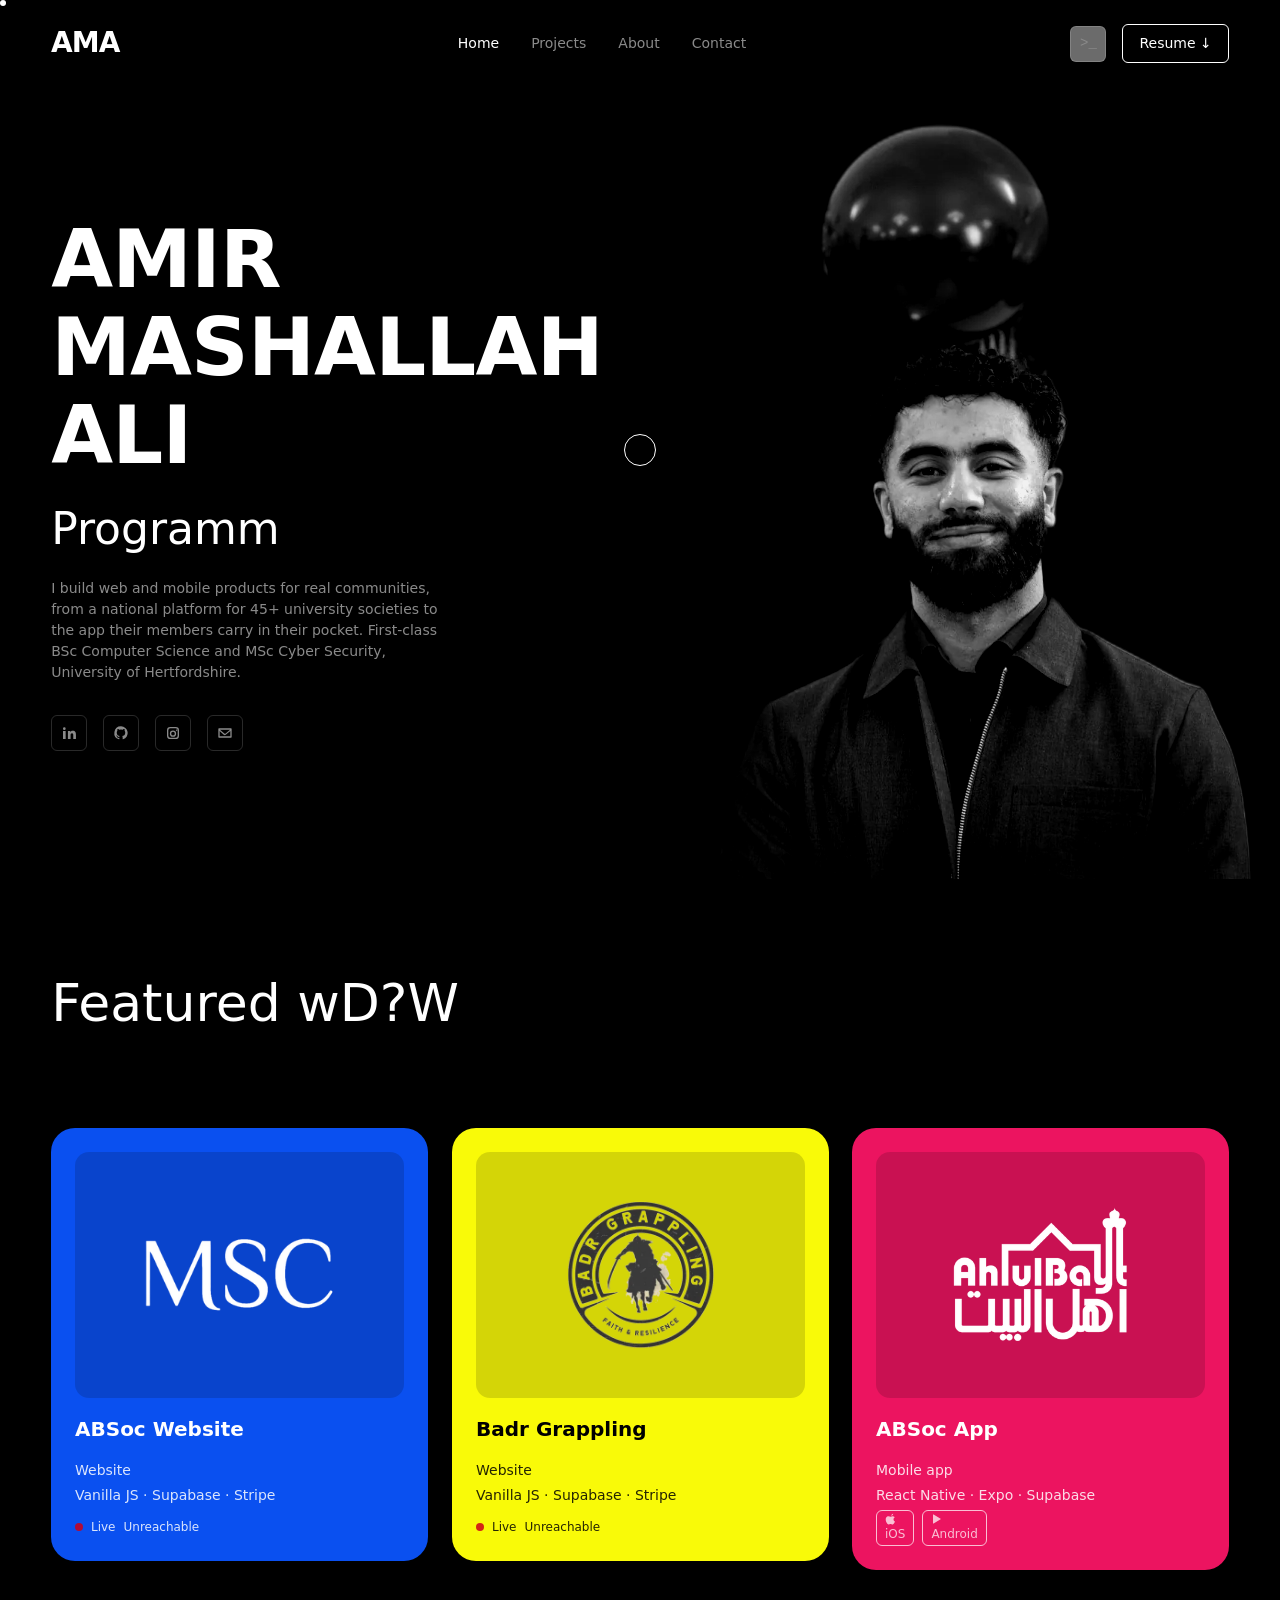
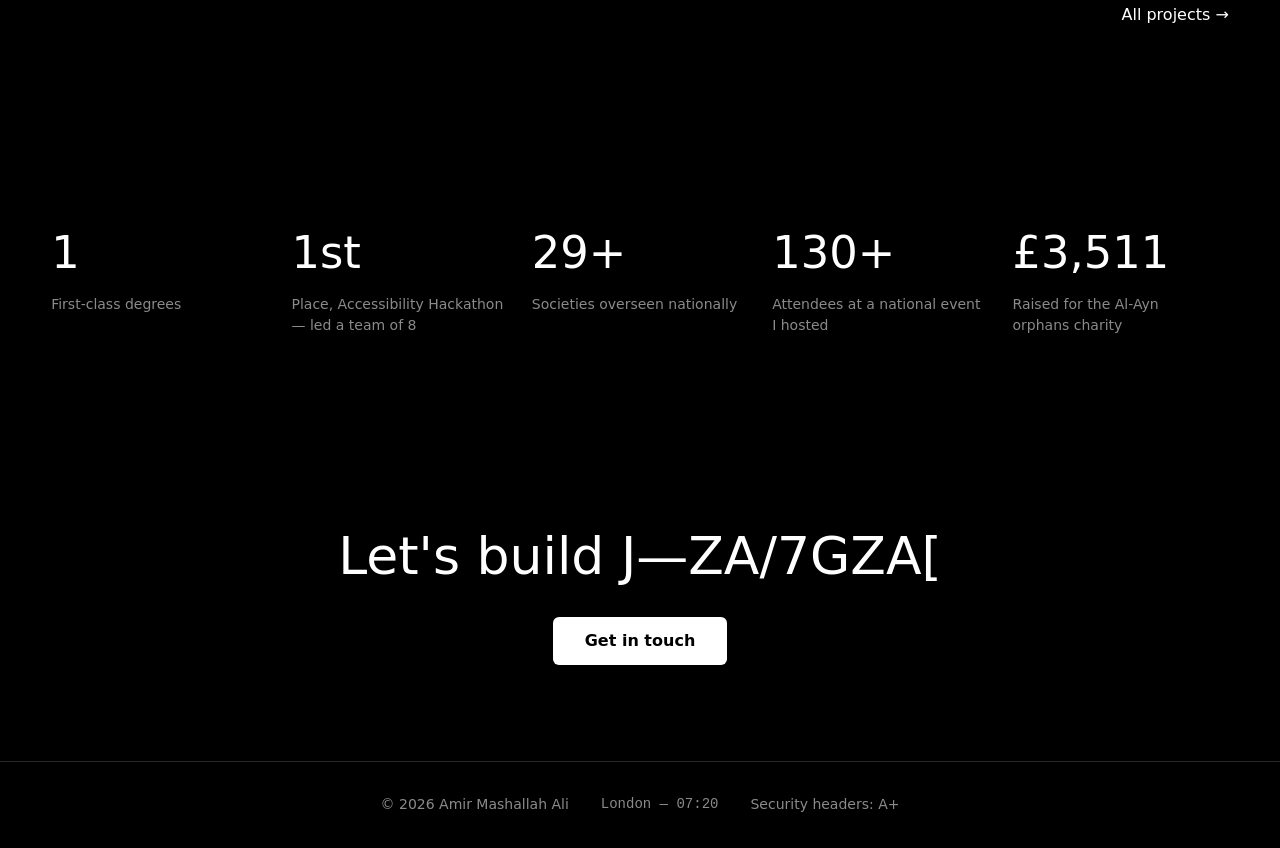
==== index.html @ c6a234c2 "Initial portfolio site Four-page static site (Home, Projects, About, Contact) built with vanilla HTM" ====
<!doctype html>
<html lang="en">
<head>
  <meta charset="utf-8">
  <meta name="viewport" content="width=device-width, initial-scale=1">
  <title>Amir Mashallah Ali — Programmer</title>
  <meta name="description" content="Amir Mashallah Ali is a programmer and mobile developer in London — a national platform for 45+ university societies, the member app that goes with it, and an MSc in Cyber Security.">
  <meta property="og:type" content="website">
  <meta property="og:title" content="Amir Mashallah Ali — Programmer">
  <meta property="og:description" content="Web and mobile products for real communities. First-class BSc Computer Science and MSc Cyber Security, University of Hertfordshire.">
  <meta property="og:image" content="https://amirmashallahali.dev/assets/og-image.jpg">
  <meta property="og:url" content="https://amirmashallahali.dev/">
  <meta name="twitter:card" content="summary_large_image">
  <link rel="icon" href="/assets/favicon.svg" type="image/svg+xml">
  <link rel="icon" type="image/png" sizes="64x64" href="/assets/favicon-64.png">
  <link rel="apple-touch-icon" href="/assets/apple-touch-icon.png">
  <link rel="canonical" href="https://amirmashallahali.dev/">
  <meta name="theme-color" content="#000000">
  <link rel="preconnect" href="https://api.fontshare.com">
  <link rel="preconnect" href="https://cdn.fontshare.com" crossorigin>
  <link rel="preload" as="style" href="https://api.fontshare.com/v2/css?f[]=general-sans@400,500,700&f[]=satoshi@400,500,700,900&display=optional">
  <link rel="stylesheet" href="/css/tokens.css">
  <link rel="stylesheet" href="/css/base.css">
  <link rel="stylesheet" href="/css/layout.css">
  <link rel="stylesheet" href="/css/components.css">
</head>
<body data-page="home">
  <a class="skip-link" href="#main">Skip to content</a>

  <header class="site-header container">
    <a class="nav-monogram" href="/" aria-label="AMA — Home">
      <svg viewBox="0 0 100 34" role="img" aria-hidden="true" focusable="false"><text x="0" y="27">AMA</text></svg>
    </a>
    <nav class="nav-links" aria-label="Primary">
      <a href="/">Home</a>
      <a href="/projects">Projects</a>
      <a href="/about">About</a>
      <a href="/contact">Contact</a>
    </nav>
    <div class="nav-actions">
      <button type="button" class="nav-terminal-toggle" data-open-terminal aria-label="Open terminal (or press the backtick key)">&gt;_</button>
      <a class="btn-outline" href="/assets/cv.pdf" download>Resume ↓</a>
    </div>
  </header>

  <main id="main">
    <section class="hero">
      <div class="hero-content">
        <h1 class="hero-name">Amir Mashallah Ali</h1>
        <p class="hero-title" data-hero-title>Programmer<span class="cursor-blink" aria-hidden="true"></span></p>
        <p class="hero-bio" data-hero-bio></p>
        <div class="hero-socials" data-hero-socials aria-label="Social links"></div>
      </div>
      <div class="hero-portrait-wrap">
        <img class="hero-portrait" src="/assets/portrait.webp" alt="Portrait of Amir Mashallah Ali" width="794" height="1265" fetchpriority="high">
      </div>
    </section>

    <section class="container" aria-labelledby="featured-heading">
      <div class="section-heading-row">
        <h2 class="section-heading" id="featured-heading" data-decrypt>Featured work</h2>
      </div>
      <ul class="featured-grid" data-featured-links></ul>
      <p class="featured-work-footer"><a class="link-arrow" href="/projects">All projects →</a></p>
    </section>

    <section class="container" aria-labelledby="stats-heading">
      <h2 class="visually-hidden" id="stats-heading">Stats</h2>
      <div class="stats-grid" data-stats></div>
    </section>

    <section class="container closing-band" aria-labelledby="closing-heading">
      <h2 id="closing-heading" data-decrypt>Let's build something.</h2>
      <a class="btn-solid" href="/contact">Get in touch</a>
    </section>
  </main>

  <footer class="site-footer">
    <div class="footer-inner container">
      <p>© <span data-copyright-year></span> Amir Mashallah Ali</p>
      <p class="footer-clock" data-london-clock>London — --:--</p>
      <button type="button" class="footer-headers-link" data-open-headers-panel>Security headers: A+</button>
    </div>
  </footer>

  <div class="toast" role="status" aria-live="polite" data-toast></div>
  <div class="terminal-overlay" data-terminal role="dialog" aria-modal="true" aria-label="Terminal" hidden></div>
  <div class="command-palette-backdrop" data-command-palette hidden></div>
  <div class="headers-panel" data-headers-panel hidden></div>
  <div class="scroll-progress" data-scroll-progress aria-hidden="true"></div>

  <script type="module" src="/js/main.js"></script>
</body>
</html>
---- css/tokens.css ----
/* Design tokens. Every colour, font and timing value used anywhere in the
   site is declared here once — components reference the custom property,
   never the raw value, so the palette can change in one place. */

:root {
  /* Colour */
  --color-bg: #000000;
  --color-fg: #ffffff;
  --color-fg-muted: #8a8a8a;
  --color-border: #ffffff;
  --color-border-subtle: rgba(255, 255, 255, 0.16);

  --color-blue: #0a50f0;
  --color-yellow: #f9fa08;
  --color-pink: #ec1460;
  --color-red: #ce0018;
  --color-editor-chrome: #2e2e2e;

  /* Syntax highlighting (AboutMe.js editor + terminal) */
  --syntax-keyword: #569cd6;
  --syntax-string: #6a9955;
  --syntax-value: #b5cea8;
  --syntax-comment: #808080; /* #6a6a6a measured 2.9:1 on #050505 — WCAG AA needs 4.5:1 */
  --syntax-punct: #d4d4d4;

  /* Type */
  --font-sans: "Satoshi", "General Sans", "Outfit", system-ui, -apple-system, sans-serif;
  --font-mono: "JetBrains Mono", ui-monospace, "SFMono-Regular", Menlo, Consolas, monospace;

  --fs-hero-name: clamp(2.25rem, 5vw + 1rem, 5rem);
  --fs-hero-title: clamp(1.5rem, 2.5vw + 1rem, 2.75rem);
  --fs-h1: clamp(2rem, 3vw + 1rem, 3.25rem);
  --fs-h2: clamp(1.5rem, 2vw + 1rem, 2.25rem);
  --fs-body: 1rem;
  --fs-small: 0.875rem;
  --fs-micro: 0.75rem;

  /* Space (4px base) */
  --space-1: 0.25rem;
  --space-2: 0.5rem;
  --space-3: 0.75rem;
  --space-4: 1rem;
  --space-6: 1.5rem;
  --space-8: 2rem;
  --space-12: 3rem;
  --space-16: 4rem;
  --space-24: 6rem;
  --space-32: 8rem;

  /* Layout */
  --container-max: 1440px;
  --container-pad: clamp(1.25rem, 4vw, 4rem);
  --radius-sm: 6px;
  --radius-md: 14px;
  --radius-lg: 24px;
  --radius-pill: 999px;

  /* Motion */
  --ease-out: cubic-bezier(0.2, 0.7, 0.2, 1);
  --duration-fast: 220ms;
  --duration-base: 550ms;
  --duration-slow: 800ms;
}

/* prefers-reduced-motion turns every duration to ~0 in one place; components
   that gate on JS still check the media query directly before starting
   rAF loops, but anything driven purely by CSS transitions is covered here. */
@media (prefers-reduced-motion: reduce) {
  :root {
    --duration-fast: 1ms;
    --duration-base: 1ms;
    --duration-slow: 1ms;
  }
}
---- css/base.css ----
/* Reset, base typography, and the a11y utility classes used across every
   page (skip link, visually-hidden, focus rings). */

*, *::before, *::after { box-sizing: border-box; }
* { margin: 0; }

html {
  color-scheme: dark;
  -webkit-text-size-adjust: 100%;
}

body {
  min-height: 100dvh;
  background: var(--color-bg);
  color: var(--color-fg);
  font-family: var(--font-sans);
  font-size: var(--fs-body);
  line-height: 1.5;
  -webkit-font-smoothing: antialiased;
}

img, picture, svg, video, canvas { display: block; max-width: 100%; }
input, button, textarea, select { font: inherit; color: inherit; }
button { cursor: pointer; }
a { color: inherit; text-decoration: none; }
ul, ol { list-style: none; padding: 0; }

h1, h2, h3, h4 { font-weight: 500; line-height: 1.1; text-wrap: balance; }
p { text-wrap: pretty; }

/* Respect the OS-level reduced-motion preference everywhere by default;
   individual features re-check the media query in JS before starting any
   rAF-driven animation, but this catches every CSS transition/animation. */
@media (prefers-reduced-motion: reduce) {
  *, *::before, *::after {
    animation-duration: 0.001ms !important;
    animation-iteration-count: 1 !important;
    transition-duration: 0.001ms !important;
    scroll-behavior: auto !important;
  }
}

.visually-hidden {
  position: absolute;
  width: 1px;
  height: 1px;
  padding: 0;
  margin: -1px;
  overflow: hidden;
  clip: rect(0, 0, 0, 0);
  white-space: nowrap;
  border: 0;
}

.skip-link {
  position: fixed;
  top: var(--space-4);
  left: var(--space-4);
  z-index: 1000;
  padding: var(--space-3) var(--space-6);
  background: var(--color-fg);
  color: var(--color-bg);
  border-radius: var(--radius-sm);
  font-weight: 600;
  transform: translateY(-150%);
  transition: transform var(--duration-fast) var(--ease-out);
}
.skip-link:focus {
  transform: translateY(0);
}

/* One visible focus style, used on every focusable element site-wide.
   :focus-visible so mouse clicks don't show it, only keyboard/AT focus. */
:focus-visible {
  outline: 2px solid var(--color-fg);
  outline-offset: 3px;
  border-radius: var(--radius-sm);
}

.container {
  width: 100%;
  max-width: var(--container-max);
  margin-inline: auto;
  padding-inline: var(--container-pad);
}

/* Custom cursor (feature 14) hides the native one on capable desktop
   pointers only; js/features/cursor.js adds this class after confirming
   a fine pointer and no touch support. */
html.has-custom-cursor,
html.has-custom-cursor a,
html.has-custom-cursor button {
  cursor: none;
}
---- css/layout.css ----
/* Feature 1 — cross-document view transitions. Browsers without support
   just navigate normally (this whole block is inert there, no JS needed).
   The header and footer get their own transition-name so their identical
   markup crossfades onto itself (visually indistinguishable from "staying
   put"); everything else crossfades via the default root group, nudged
   with a slight rise to match the in-page section motion. Individual
   featured-project cards get their own view-transition-name assigned in
   JS (content-render.js) so a card clicked on Home morphs into its place
   on Projects. */
@view-transition {
  navigation: auto;
}

.site-header { view-transition-name: site-header; }
.site-footer { view-transition-name: site-footer; }

@keyframes page-rise-in {
  from { opacity: 0; transform: translateY(20px); }
  to { opacity: 1; transform: none; }
}
@keyframes page-rise-out {
  from { opacity: 1; transform: none; }
  to { opacity: 0; transform: translateY(-20px); }
}
::view-transition-old(root) { animation: 240ms var(--ease-out) both page-rise-out; }
::view-transition-new(root) { animation: 420ms var(--ease-out) both page-rise-in; }

@media (prefers-reduced-motion: reduce) {
  ::view-transition-group(*),
  ::view-transition-old(*),
  ::view-transition-new(*) {
    animation: none !important;
  }
}

/* Site chrome: the nav bar and footer are byte-identical markup on every
   page (see partials in each HTML file). Which link is "current" is done
   with a body[data-page] attribute + CSS, never a per-page markup diff, so
   the nav really is identical static content that a crawler can follow
   with JS disabled. */

.site-header {
  position: sticky;
  top: 0;
  z-index: 40;
  display: flex;
  flex-wrap: wrap;
  align-items: center;
  justify-content: space-between;
  gap: var(--space-4);
  padding-block: var(--space-6);
  background: var(--color-bg);
}

.nav-monogram {
  display: block;
  color: var(--color-fg);
}
.nav-monogram svg { display: block; height: 28px; width: auto; }
.nav-monogram text {
  font: 800 34px var(--font-sans);
  letter-spacing: -0.03em;
  fill: currentColor;
}

.nav-links {
  display: flex;
  gap: var(--space-8);
  font-size: var(--fs-small);
}
.nav-links a {
  color: var(--color-fg-muted);
  padding: var(--space-2) 0;
}
.nav-links a:hover { color: var(--color-fg); }

/* Current-page highlight, driven purely by the body attribute. */
body[data-page="home"] .nav-links a[href="/"],
body[data-page="projects"] .nav-links a[href="/projects"],
body[data-page="about"] .nav-links a[href="/about"],
body[data-page="contact"] .nav-links a[href="/contact"] {
  color: var(--color-fg);
}

.nav-actions {
  display: flex;
  align-items: center;
  gap: var(--space-4);
}

.btn-outline {
  display: inline-flex;
  align-items: center;
  gap: var(--space-2);
  padding: var(--space-2) var(--space-4);
  border: 1px solid var(--color-fg);
  border-radius: var(--radius-sm);
  font-size: var(--fs-small);
  background: transparent;
  transition: background var(--duration-fast) var(--ease-out), color var(--duration-fast) var(--ease-out);
}
.btn-outline:hover,
.btn-outline:focus-visible {
  background: var(--color-fg);
  color: var(--color-bg);
}

.nav-terminal-toggle {
  display: inline-flex;
  align-items: center;
  justify-content: center;
  width: 36px;
  height: 36px;
  border: 1px solid var(--color-border-subtle);
  border-radius: var(--radius-sm);
  font-family: var(--font-mono);
  font-size: var(--fs-small);
  color: var(--color-fg-muted);
}
.nav-terminal-toggle:hover { color: var(--color-fg); border-color: var(--color-fg); }

/* Below 640px the header wraps to two rows instead of hiding the nav —
   every link stays reachable (and crawlable with no JS) at 375px. */
@media (max-width: 640px) {
  .nav-links {
    order: 3;
    width: 100%;
    justify-content: center;
    gap: var(--space-6);
    padding-top: var(--space-2);
    border-top: 1px solid var(--color-border-subtle);
  }
}

/* Main content wrapper: each top-level <section> is a "slide" that the
   scroll-crossfade motion (added in phase 2) will target. */
main {
  display: block;
}
main > section {
  padding-block: var(--space-24);
}
@media (max-width: 640px) {
  main > section { padding-block: var(--space-16); }
}

.site-footer {
  border-top: 1px solid var(--color-border-subtle);
  padding-block: var(--space-8);
}
.footer-inner {
  display: flex;
  flex-wrap: wrap;
  align-items: center;
  justify-content: center;
  gap: var(--space-4) var(--space-8);
  text-align: center;
  color: var(--color-fg-muted);
  font-size: var(--fs-small);
}
.footer-clock {
  font-family: var(--font-mono);
}
.footer-headers-link {
  appearance: none;
  background: none;
  border: none;
  border-bottom: 1px solid transparent;
  padding: 0;
  font: inherit;
  color: var(--color-fg-muted);
}
.footer-headers-link:hover { color: var(--color-fg); border-bottom-color: currentColor; }

/* Scroll-progress bar (feature 15) — a fixed 3px strip, width set by JS. */
.scroll-progress {
  position: fixed;
  top: 0;
  left: 0;
  height: 3px;
  width: 0%;
  background: var(--color-fg);
  z-index: 60;
  transform-origin: left;
}

.section-heading {
  font-size: var(--fs-h1);
  margin-bottom: var(--space-12);
}

.section-heading-row {
  display: flex;
  align-items: baseline;
  justify-content: space-between;
  gap: var(--space-4);
  margin-bottom: var(--space-12);
}

.eyebrow {
  display: block;
  color: var(--color-fg-muted);
  font-size: var(--fs-small);
  margin-top: var(--space-2);
}
---- css/components.css ----
/* ---------- Hero ---------------------------------------------------- */

.hero {
  display: grid;
  grid-template-columns: 1fr 1fr;
  align-items: stretch;
  min-height: 88vh;
  gap: var(--space-8);
  padding-block: 0 !important;
}

.hero-content {
  display: flex;
  flex-direction: column;
  justify-content: center;
  gap: var(--space-4);
  padding-inline: var(--container-pad);
}

.hero-name {
  font-size: var(--fs-hero-name);
  font-weight: 700;
  text-transform: uppercase;
  letter-spacing: -0.01em;
}

.hero-title {
  font-size: var(--fs-hero-title);
  font-weight: 300;
  color: var(--color-fg);
  min-height: 1.3em;
}
.hero-title .cursor-blink {
  display: inline-block;
  width: 0.09em;
  margin-left: 0.1em;
  border-left: 2px solid var(--color-fg);
  animation: blink 1s step-end infinite;
}
@media (prefers-reduced-motion: reduce) {
  .hero-title .cursor-blink { animation: none; }
}
@keyframes blink { 50% { opacity: 0; } }

.hero-bio {
  max-width: 46ch;
  color: var(--color-fg-muted);
  font-size: var(--fs-small);
}

.hero-socials {
  display: flex;
  gap: var(--space-4);
  margin-top: var(--space-4);
}
.hero-socials a {
  display: inline-flex;
  align-items: center;
  justify-content: center;
  width: 36px;
  height: 36px;
  border: 1px solid var(--color-border-subtle);
  border-radius: var(--radius-sm);
  color: var(--color-fg-muted);
  transition: color var(--duration-fast) var(--ease-out), border-color var(--duration-fast) var(--ease-out);
}
.hero-socials a:hover { color: var(--color-fg); border-color: var(--color-fg); }
.hero-socials svg { width: 16px; height: 16px; }

.hero-portrait-wrap {
  position: relative;
  overflow: hidden;
}
.hero-portrait {
  position: absolute;
  inset: 0;
  width: 100%;
  height: 100%;
  object-fit: cover;
  object-position: center 0%;
  /* High-contrast B&W, whatever the source photo looks like. Background
     already removed (assets/portrait.png is a transparent cutout), so the
     wrapper's own black background shows straight through — no gradient
     needed on the top/right/bottom edges, only the deliberate left fade. */
  filter: grayscale(1) contrast(1.35) brightness(0.95);
}
.hero-portrait-wrap::before {
  content: "";
  position: absolute;
  inset: 0;
  background: linear-gradient(to right, var(--color-bg) 0%, transparent 18%);
  z-index: 1;
}

@media (max-width: 900px) {
  .hero {
    grid-template-columns: 1fr;
    min-height: auto;
  }
  .hero-portrait-wrap { height: 60vh; order: -1; }
  .hero-content { padding-block: var(--space-16) var(--space-8); }
}

/* ---------- Reveal (armed by features/reveal-on-scroll.js in the motion
   pass — that module adds html.reveal-armed itself once it's actually
   watching elements, so nothing goes invisible before it exists) -------- */

[data-reveal] {
  opacity: 1;
  transform: none;
}
html.reveal-armed [data-reveal] {
  opacity: 0;
  transform: translateY(24px);
  transition: opacity var(--duration-base) var(--ease-out), transform var(--duration-base) var(--ease-out);
}
html.reveal-armed [data-reveal].is-visible {
  opacity: 1;
  transform: none;
}

/* ---------- Featured project cards ----------------------------------- */

.featured-grid {
  display: grid;
  grid-template-columns: repeat(3, 1fr);
  gap: var(--space-6);
  /* Empty until JS renders the 3 featured cards from FEATURED_PROJECTS —
     see the .git-log comment for why that needs a size reservation. */
  min-height: 420px;
}
@media (max-width: 900px) {
  .featured-grid { grid-template-columns: 1fr; min-height: 1100px; }
}

.project-card {
  --card-fg: var(--color-fg);
  position: relative;
  display: flex;
  flex-direction: column;
  gap: var(--space-4);
  padding: var(--space-6);
  border-radius: var(--radius-lg);
  background: var(--card-color);
  color: var(--card-fg);
  text-align: left;
  /* transform is NOT transitioned here — tilt-cards.js drives it every
     animation frame via a spring; a CSS transition on the same property
     would fight the rAF updates and make the tilt feel laggy. */
  transition: box-shadow var(--duration-fast) var(--ease-out);
}
.project-card.color-blue { --card-color: var(--color-blue); }
.project-card.color-yellow { --card-color: var(--color-yellow); --card-fg: #000; }
.project-card.color-pink { --card-color: var(--color-pink); }

.project-card:hover, .project-card:focus-within {
  box-shadow: 0 24px 48px rgba(0, 0, 0, 0.4);
}

/* Tilt + glare (feature 11) — perspective set on the grid, transform
   applied per-card by tilt-cards.js. The glare is a radial gradient that
   follows the pointer via --glare-x/--glare-y, set through the CSSOM
   (not a style="" attribute) so it works under a strict style-src CSP. */
.featured-grid { perspective: 1200px; }
.project-card {
  --glare-x: 50%;
  --glare-y: 50%;
  will-change: transform;
}
.project-card::after {
  content: "";
  position: absolute;
  inset: 0;
  border-radius: inherit;
  background: radial-gradient(circle at var(--glare-x) var(--glare-y), rgba(255, 255, 255, 0.28), transparent 55%);
  opacity: 0;
  transition: opacity var(--duration-fast) var(--ease-out);
  pointer-events: none;
}
.project-card.is-tilting::after { opacity: 1; }

.project-card-image {
  border-radius: var(--radius-md);
  overflow: hidden;
  aspect-ratio: 4 / 3;
  background: rgba(0, 0, 0, 0.15);
  display: flex;
  align-items: center;
  justify-content: center;
}
.project-card-image img { width: 60%; height: 60%; object-fit: contain; }

.project-card-name {
  font-size: 1.25rem;
  font-weight: 700;
}

.project-card-meta {
  display: flex;
  flex-direction: column;
  gap: var(--space-1);
  font-size: var(--fs-small);
  opacity: 0.85;
}

.project-card-status {
  display: inline-flex;
  align-items: center;
  gap: var(--space-2);
  font-size: var(--fs-micro);
  margin-top: auto;
  padding-top: var(--space-2);
}
.status-dot {
  width: 8px;
  height: 8px;
  border-radius: 50%;
  background: currentColor;
}
.status-dot.is-live { color: #3ddc71; }
.status-dot.is-down { color: var(--color-red); }
@media (prefers-reduced-motion: no-preference) {
  .status-dot.is-live { animation: pulse 1.8s ease-in-out infinite; }
}
@keyframes pulse {
  0%, 100% { opacity: 1; }
  50% { opacity: 0.35; }
}

.store-badges { display: flex; gap: var(--space-2); flex-wrap: wrap; }
.store-badge {
  font-size: var(--fs-micro);
  border: 1px solid currentColor;
  border-radius: var(--radius-sm);
  padding: 2px 8px;
  opacity: 0.85;
}

/* Projects page cards are native <details>/<summary> — expandable with no
   JS, keyboard accessible for free. Home's cards are plain <a>s. */
details.project-card { padding: 0; overflow: hidden; }
details.project-card > summary {
  padding: var(--space-6);
  display: flex;
  flex-direction: column;
  gap: var(--space-4);
  cursor: pointer;
  list-style: none;
}
details.project-card > summary::-webkit-details-marker { display: none; }
details.project-card[open] { grid-column: 1 / -1; }
.project-card-expanded {
  padding: 0 var(--space-6) var(--space-6);
  display: flex;
  flex-direction: column;
  gap: var(--space-4);
}
.project-card-expanded ul { display: flex; flex-direction: column; gap: var(--space-1); }
.project-card-expanded li { padding-left: var(--space-4); position: relative; }
.project-card-expanded li::before { content: "—"; position: absolute; left: 0; }
.project-card-gallery {
  display: grid;
  grid-template-columns: repeat(auto-fit, minmax(160px, 1fr));
  gap: var(--space-3);
}
.project-card-gallery img { border-radius: var(--radius-sm); width: 100%; height: auto; }
.project-card-cta { display: flex; gap: var(--space-3); flex-wrap: wrap; }
.project-card-cta .btn-solid { background: #000; color: #fff; }
.color-yellow .project-card-cta .btn-solid { background: #000; color: #fff; }

.featured-work-footer {
  margin-top: var(--space-8);
  text-align: right;
}
.link-arrow {
  border-bottom: 1px solid transparent;
}
.link-arrow:hover { border-bottom-color: currentColor; }

/* ---------- Stats strip ------------------------------------------------ */

.stats-grid {
  display: grid;
  grid-template-columns: repeat(5, 1fr);
  gap: var(--space-6);
}
@media (max-width: 900px) {
  .stats-grid { grid-template-columns: repeat(2, 1fr); }
}
.stat {
  display: flex;
  flex-direction: column;
  gap: var(--space-2);
}
.stat-value {
  font-size: clamp(2rem, 3.5vw, 3rem);
  font-variant-numeric: tabular-nums;
}
.stat-label {
  color: var(--color-fg-muted);
  font-size: var(--fs-small);
}

/* ---------- Closing band ------------------------------------------------ */

.closing-band {
  text-align: center;
  display: flex;
  flex-direction: column;
  align-items: center;
  gap: var(--space-8);
}
.closing-band h2 { font-size: var(--fs-h1); }

.btn-solid {
  display: inline-flex;
  align-items: center;
  gap: var(--space-2);
  padding: var(--space-3) var(--space-8);
  background: var(--color-fg);
  color: var(--color-bg);
  border-radius: var(--radius-sm);
  font-weight: 600;
  transition: opacity var(--duration-fast) var(--ease-out);
}
.btn-solid:hover, .btn-solid:focus-visible { opacity: 0.8; }

/* ---------- AboutMe.js editor ------------------------------------------ */

.editor {
  border-radius: var(--radius-md);
  overflow: hidden;
  border: 1px solid var(--color-border-subtle);
  background: #050505;
}
.editor-tabbar {
  display: flex;
  align-items: center;
  gap: var(--space-2);
  background: var(--color-editor-chrome);
  padding: var(--space-2) var(--space-4);
  font-family: var(--font-mono);
  font-size: var(--fs-small);
}
.editor-badge-js {
  background: var(--color-yellow);
  color: #000;
  font-weight: 700;
  font-size: var(--fs-micro);
  padding: 1px 5px;
  border-radius: 3px;
}
.editor-tab {
  display: inline-flex;
  align-items: center;
  gap: var(--space-2);
  color: var(--color-fg);
}
.editor-tab-close { color: var(--color-fg-muted); }

.editor-body {
  display: flex;
  font-family: var(--font-mono);
  font-size: 0.9rem;
  line-height: 1.7;
  padding-block: var(--space-4);
  /* about-editor.js builds this from an empty <ol>, either typing it in
     line by line or (reduced motion) filling it in one go — either way
     it starts empty in the static HTML. Reserve roughly ABOUT_ME_CODE's
     14 lines' worth of height so that doesn't register as a layout shift
     (see the identical reasoning on .git-log, which taught this the
     expensive way). */
  min-height: 380px;
}
.editor-gutter {
  flex: none;
  padding-inline: var(--space-4);
  border-right: 1px solid var(--color-border-subtle);
  color: var(--color-fg-muted);
  text-align: right;
  user-select: none;
}
.editor-code {
  flex: 1;
  padding-inline: var(--space-4);
  overflow-x: auto;
  white-space: pre;
}
.editor-line { min-height: 1.7em; }
.tok-keyword { color: var(--syntax-keyword); }
.tok-string { color: var(--syntax-string); }
.tok-value { color: var(--syntax-value); }
.tok-comment { color: var(--syntax-comment); }
.tok-punct { color: var(--syntax-punct); }
.tok-property { color: #9cdcfe; }

.editor-run-row {
  padding: var(--space-3) var(--space-4);
  border-top: 1px solid var(--color-border-subtle);
}
.editor-run-btn {
  font-family: var(--font-mono);
  font-size: var(--fs-small);
  border: 1px solid var(--color-border-subtle);
  border-radius: var(--radius-sm);
  padding: var(--space-2) var(--space-4);
  background: transparent;
  color: var(--color-fg);
}
.editor-run-btn:hover { border-color: var(--color-fg); }

.editor-output {
  font-family: var(--font-mono);
  font-size: 0.85rem;
  background: #000;
  border-top: 1px solid var(--color-border-subtle);
  padding: var(--space-4);
  white-space: pre-wrap;
  max-height: 0;
  overflow: hidden;
  transition: max-height var(--duration-base) var(--ease-out);
}
.editor-output.is-open { max-height: 480px; }

/* ---------- Experience git log ----------------------------------------- */

.git-log {
  position: relative;
  display: flex;
  flex-direction: column;
  gap: var(--space-8);
  padding-left: var(--space-8);
  /* This list is built by JS from data/content.js and starts life as an
     empty <ol> in the static HTML — by the time main.js has fetched,
     parsed and populated it, the browser has typically already painted
     that empty state once. Without a size reservation, six commits'
     worth of content then pops in as one large, measured layout shift.
     min-height is a rough reservation, not a promise: it costs nothing
     if EXPERIENCE grows past it (the list just grows normally), and it
     only needs to shrink today's pop-in, not eliminate it outright. */
  min-height: 420px;
}
.git-log::before {
  content: "";
  position: absolute;
  left: 5px;
  top: 6px;
  bottom: 6px;
  width: 1px;
  background: var(--color-border-subtle);
}
.git-commit { position: relative; }
.git-commit::before {
  content: "";
  position: absolute;
  left: calc(var(--space-8) * -1 + 1px);
  top: 6px;
  width: 10px;
  height: 10px;
  border-radius: 50%;
  background: var(--color-bg);
  border: 2px solid var(--color-fg);
}
.git-commit.branch-who-is-hussain {
  margin-left: var(--space-8);
}
.git-commit-header {
  display: flex;
  align-items: center;
  flex-wrap: wrap;
  gap: var(--space-3);
  font-family: var(--font-mono);
  font-size: var(--fs-small);
  background: transparent;
  border: none;
  color: inherit;
  text-align: left;
  width: 100%;
  padding: var(--space-2) 0;
}
.git-hash { color: var(--color-fg-muted); }
.git-tag {
  font-size: var(--fs-micro);
  padding: 2px 8px;
  border-radius: var(--radius-pill);
  border: 1px solid currentColor;
}
.git-tag.tag-leadership { color: var(--color-blue); }
.git-tag.tag-volunteering { color: var(--color-pink); }
.git-year { color: var(--color-fg-muted); font-size: var(--fs-micro); }
.git-message { font-family: var(--font-sans); }
.git-commit-body {
  max-height: 0;
  overflow: hidden;
  color: var(--color-fg-muted);
  font-size: var(--fs-small);
  transition: max-height var(--duration-base) var(--ease-out);
}
.git-commit.is-expanded .git-commit-body { max-height: 200px; padding-top: var(--space-2); }

/* ---------- Skills marquee ---------------------------------------------- */

.skills-heading { text-align: center; margin-bottom: var(--space-16); }
.skills-heading .eyebrow { margin-top: var(--space-2); }

.marquee-row {
  overflow: hidden;
  mask-image: linear-gradient(to right, transparent, #000 8%, #000 92%, transparent);
  margin-block: var(--space-4);
}
.marquee-track {
  display: flex;
  gap: var(--space-3);
  width: max-content;
  animation: marquee-left 32s linear infinite;
}
.marquee-row.reverse .marquee-track { animation-name: marquee-right; }
.marquee-row:hover .marquee-track,
.marquee-track.is-paused { animation-play-state: paused; }
@keyframes marquee-left { from { transform: translateX(0); } to { transform: translateX(-50%); } }
@keyframes marquee-right { from { transform: translateX(-50%); } to { transform: translateX(0); } }
@media (prefers-reduced-motion: reduce) {
  .marquee-track { animation: none; }
}

.pill {
  display: inline-flex;
  align-items: center;
  padding: var(--space-2) var(--space-6);
  border: 1px solid var(--color-fg);
  border-radius: var(--radius-pill);
  font-size: var(--fs-small);
  white-space: nowrap;
}

.skills-controls {
  display: flex;
  justify-content: center;
  gap: var(--space-4);
  margin-top: var(--space-8);
}

.physics-stage {
  position: relative;
  height: 0;
  overflow: hidden;
  transition: height var(--duration-base) var(--ease-out);
}
.physics-stage.is-active { height: 320px; border: 1px solid var(--color-border-subtle); border-radius: var(--radius-md); margin-top: var(--space-8); }

/* ---------- Archive / filter grid --------------------------------------- */

.archive-controls {
  display: flex;
  flex-wrap: wrap;
  align-items: center;
  justify-content: space-between;
  gap: var(--space-4);
  margin-bottom: var(--space-8);
  /* Starts empty until JS renders the pills from ARCHIVE_FILTERS, then the
     8 pills wrap onto several lines on a narrow viewport — reserve roughly
     that much so the wrap doesn't itself register as a layout shift. */
  min-height: 40px;
}
@media (max-width: 700px) {
  .archive-controls { min-height: 150px; }
}
.filter-pills {
  display: flex;
  flex-wrap: wrap;
  gap: var(--space-2);
}
.filter-pill {
  padding: var(--space-2) var(--space-4);
  border: 1px solid var(--color-border-subtle);
  border-radius: var(--radius-pill);
  font-size: var(--fs-small);
  color: var(--color-fg-muted);
  background: transparent;
}
.filter-pill:hover { border-color: var(--color-fg); color: var(--color-fg); }
.filter-pill[aria-pressed="true"] {
  background: var(--color-fg);
  color: var(--color-bg);
  border-color: var(--color-fg);
}
.archive-count {
  color: var(--color-fg-muted);
  font-size: var(--fs-small);
}

.archive-grid {
  display: grid;
  grid-template-columns: repeat(4, 1fr);
  gap: var(--space-4);
  /* Same reasoning as .git-log above — the JS-rendered tiles popping into
     an empty grid is a large layout shift without a size reservation.
     Needs a taller reservation per breakpoint since fewer columns means
     more rows for the same tile count. */
  min-height: 550px;
}
@media (max-width: 900px) {
  .archive-grid { grid-template-columns: repeat(2, 1fr); min-height: 1150px; }
}
@media (max-width: 480px) {
  .archive-grid { grid-template-columns: 1fr; min-height: 2300px; }
}

.archive-tile {
  padding: var(--space-4);
  border: 1px solid var(--color-border-subtle);
  border-radius: var(--radius-md);
  display: flex;
  flex-direction: column;
  gap: var(--space-2);
}
.archive-tile-name { font-weight: 600; }
.archive-tile-summary { color: var(--color-fg-muted); font-size: var(--fs-small); }
.archive-tile-tags { display: flex; flex-wrap: wrap; gap: var(--space-1); }
.archive-tile-tag { font-size: var(--fs-micro); color: var(--color-fg-muted); }
.archive-tile[hidden] { display: none; }

/* ---------- Education ---------------------------------------------------- */

.education-columns {
  display: grid;
  grid-template-columns: 1fr 1fr;
  gap: var(--space-8) var(--space-16);
  min-height: 220px;
}
@media (max-width: 700px) { .education-columns { grid-template-columns: 1fr; } }
.education-item { padding-bottom: var(--space-4); }
.education-item + .education-item { border-top: 1px solid var(--color-border-subtle); padding-top: var(--space-4); }
.education-qualification { font-weight: 600; }
.education-institution { color: var(--color-fg-muted); font-size: var(--fs-small); }
.education-electives { color: var(--color-fg-muted); font-size: var(--fs-small); margin-top: var(--space-2); }

/* ---------- Contact page -------------------------------------------------- */

.contact-hero { text-align: left; }
.contact-hero h1 { font-size: var(--fs-hero-name); text-transform: uppercase; }

.contact-details {
  display: flex;
  flex-direction: column;
  gap: var(--space-4);
  margin-top: var(--space-8);
}
.contact-detail-row {
  display: flex;
  align-items: center;
  gap: var(--space-4);
  font-family: var(--font-mono);
  font-size: 1.1rem;
}
.contact-cipher {
  cursor: pointer;
}
.copy-btn {
  display: inline-flex;
  align-items: center;
  justify-content: center;
  width: 32px;
  height: 32px;
  border: 1px solid var(--color-border-subtle);
  border-radius: var(--radius-sm);
  color: var(--color-fg-muted);
}
.copy-btn:hover { color: var(--color-fg); border-color: var(--color-fg); }

.contact-social-links {
  display: flex;
  flex-direction: column;
  gap: var(--space-2);
  margin-top: var(--space-12);
}
.contact-social-links a {
  font-size: clamp(1.5rem, 3vw, 2.25rem);
  padding-block: var(--space-2);
  border-bottom: 1px solid var(--color-border-subtle);
  display: inline-flex;
  justify-content: space-between;
}
.contact-social-links a:hover { border-color: var(--color-fg); }

.field {
  display: flex;
  flex-direction: column;
  gap: var(--space-2);
  margin-bottom: var(--space-6);
}
.field label { font-size: var(--fs-small); color: var(--color-fg-muted); }
.field input, .field textarea {
  background: transparent;
  border: 1px solid var(--color-border-subtle);
  border-radius: var(--radius-sm);
  padding: var(--space-3) var(--space-4);
  color: var(--color-fg);
}
.field input:focus, .field textarea:focus { border-color: var(--color-fg); }
.field-error {
  color: var(--color-pink);
  font-size: var(--fs-micro);
  min-height: 1em;
}

/* ---------- Toast ---------------------------------------------------------- */

.toast {
  position: fixed;
  bottom: var(--space-8);
  left: 50%;
  transform: translate(-50%, 0);
  background: var(--color-fg);
  color: var(--color-bg);
  padding: var(--space-3) var(--space-6);
  border-radius: var(--radius-sm);
  font-size: var(--fs-small);
  opacity: 0;
  pointer-events: none;
  transition: opacity var(--duration-fast) var(--ease-out), transform var(--duration-fast) var(--ease-out);
  z-index: 80;
}
.toast.is-visible { opacity: 1; transform: translate(-50%, -8px); }

/* ---------- Terminal overlay ------------------------------------------------ */

.terminal-overlay {
  position: fixed;
  inset: 0;
  z-index: 90;
  background: rgba(0, 0, 0, 0.92);
  backdrop-filter: blur(4px);
  display: flex;
  flex-direction: column;
  padding: var(--space-8);
  font-family: var(--font-mono);
}
.terminal-overlay[hidden] { display: none; }
.terminal-log {
  flex: 1;
  overflow-y: auto;
  font-size: var(--fs-small);
  white-space: pre-wrap;
  margin-bottom: var(--space-4);
}
.terminal-input-row {
  display: flex;
  align-items: center;
  gap: var(--space-2);
  border-top: 1px solid var(--color-border-subtle);
  padding-top: var(--space-4);
}
.terminal-input-row input {
  flex: 1;
  background: transparent;
  border: none;
  color: var(--color-fg);
  font-family: var(--font-mono);
}
.terminal-canvas {
  position: absolute;
  inset: 0;
  width: 100%;
  height: 100%;
}
.terminal-header-row {
  display: flex;
  align-items: center;
  justify-content: space-between;
  color: var(--color-fg-muted);
  font-size: var(--fs-small);
  margin-bottom: var(--space-4);
}
.terminal-close-btn {
  background: transparent;
  border: 1px solid var(--color-border-subtle);
  border-radius: var(--radius-sm);
  color: var(--color-fg-muted);
  width: 28px;
  height: 28px;
}
.terminal-close-btn:hover { color: var(--color-fg); border-color: var(--color-fg); }
.terminal-line { white-space: pre-wrap; }
.terminal-line.is-echo { color: var(--color-fg-muted); }
.terminal-line.is-echo::before { content: "amir@portfolio:~$ "; }

/* ---------- Command palette -------------------------------------------------- */

.command-palette-backdrop {
  position: fixed;
  inset: 0;
  z-index: 95;
  background: rgba(0, 0, 0, 0.6);
  display: flex;
  align-items: flex-start;
  justify-content: center;
  padding-top: 12vh;
}
.command-palette-backdrop[hidden] { display: none; }
.command-palette {
  width: min(560px, 90vw);
  background: #0a0a0a;
  border: 1px solid var(--color-border-subtle);
  border-radius: var(--radius-md);
  overflow: hidden;
}
.command-palette-input {
  width: 100%;
  padding: var(--space-4);
  background: transparent;
  border: none;
  border-bottom: 1px solid var(--color-border-subtle);
  color: var(--color-fg);
  font-size: 1rem;
}
.command-palette-list { max-height: 320px; overflow-y: auto; }
.command-palette-item {
  padding: var(--space-3) var(--space-4);
  font-size: var(--fs-small);
  color: var(--color-fg-muted);
  display: flex;
  justify-content: space-between;
}
.command-palette-item[aria-selected="true"] { background: rgba(255, 255, 255, 0.08); color: var(--color-fg); }

/* ---------- Custom cursor ----------------------------------------------------- */

.cursor-dot, .cursor-ring {
  position: fixed;
  top: 0;
  left: 0;
  pointer-events: none;
  z-index: 999;
  border-radius: 50%;
  mix-blend-mode: difference;
}
.cursor-dot { width: 6px; height: 6px; background: #fff; }
.cursor-ring {
  width: 32px;
  height: 32px;
  border: 1px solid #fff;
  transition: width 180ms var(--ease-out), height 180ms var(--ease-out);
}
.cursor-ring.is-hovering { width: 56px; height: 56px; }

.btn-solid, .btn-outline { transition: transform 150ms var(--ease-out), opacity var(--duration-fast) var(--ease-out), background var(--duration-fast) var(--ease-out), color var(--duration-fast) var(--ease-out); }

/* ---------- Security headers panel -------------------------------------------- */

.headers-panel {
  position: fixed;
  bottom: var(--space-8);
  right: var(--space-8);
  width: min(360px, calc(100vw - 2 * var(--space-8)));
  background: #0a0a0a;
  border: 1px solid var(--color-border-subtle);
  border-radius: var(--radius-md);
  padding: var(--space-4);
  font-family: var(--font-mono);
  font-size: var(--fs-micro);
  z-index: 70;
}
.headers-panel[hidden] { display: none; }
.headers-panel dl { display: grid; grid-template-columns: auto 1fr; gap: var(--space-1) var(--space-4); margin-top: var(--space-2); }
.headers-panel dt { color: var(--color-fg-muted); }

/* ---------- 404 -------------------------------------------------------------- */

.error-terminal {
  font-family: var(--font-mono);
  max-width: 60ch;
  padding-block: var(--space-32) !important;
}
.error-terminal .prompt::before { content: "amir@portfolio:~$ "; color: var(--color-fg-muted); }
.error-terminal p + p { margin-top: var(--space-2); }
.error-terminal .link-arrow { display: inline-block; margin-top: var(--space-6); }
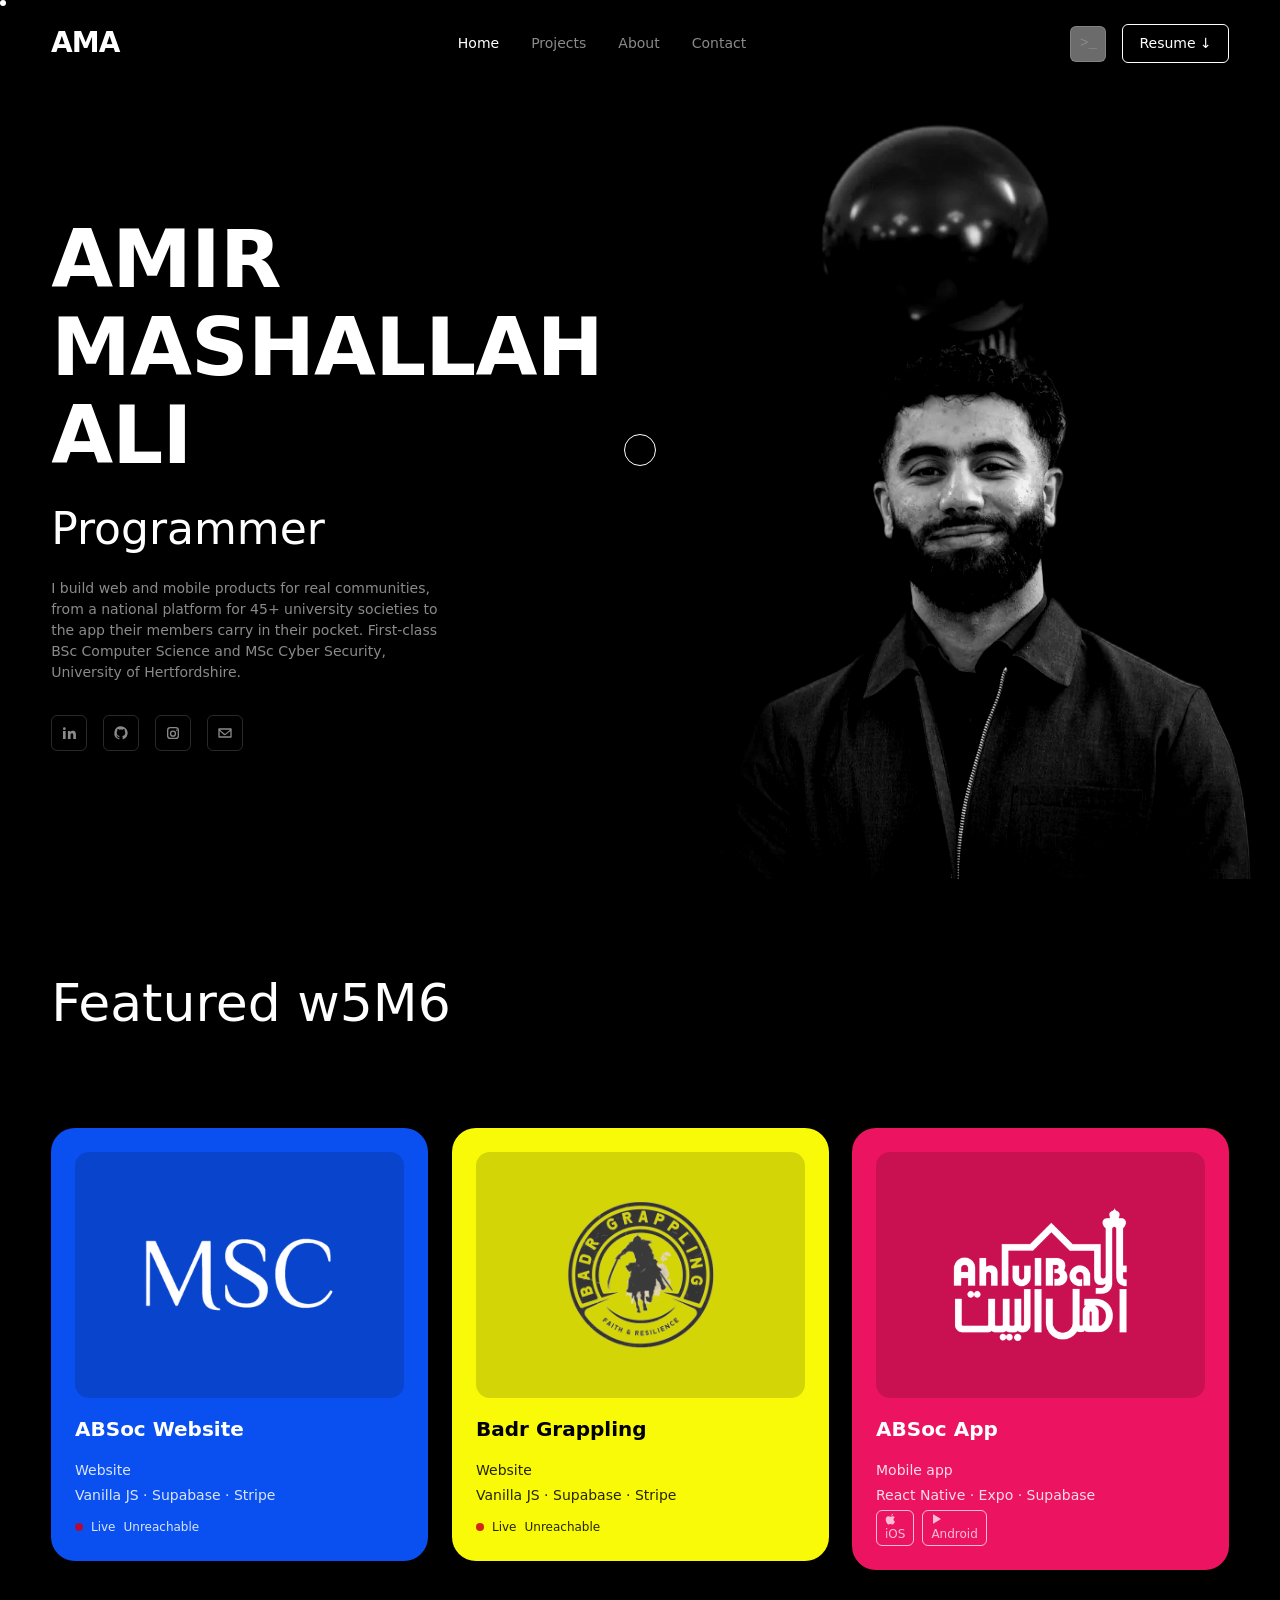
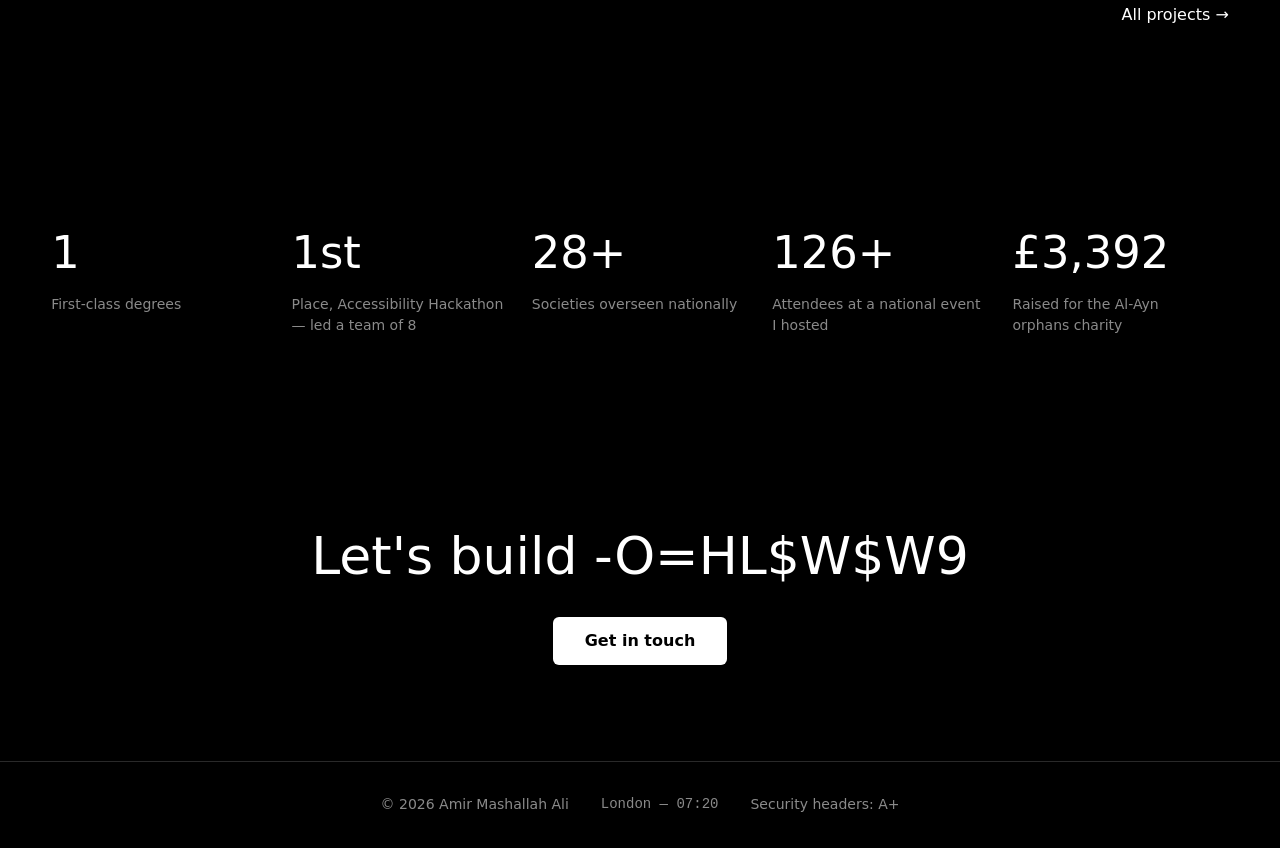
==== commit 8c30610c: "Fix navigation: use relative paths instead of root-absolute paths Absolute paths like /css/tokens.cs" ====
--- a/index.html
+++ b/index.html
@@ -11,35 +11,35 @@
   <meta property="og:image" content="https://amirmashallahali.dev/assets/og-image.jpg">
   <meta property="og:url" content="https://amirmashallahali.dev/">
   <meta name="twitter:card" content="summary_large_image">
-  <link rel="icon" href="/assets/favicon.svg" type="image/svg+xml">
-  <link rel="icon" type="image/png" sizes="64x64" href="/assets/favicon-64.png">
-  <link rel="apple-touch-icon" href="/assets/apple-touch-icon.png">
+  <link rel="icon" href="assets/favicon.svg" type="image/svg+xml">
+  <link rel="icon" type="image/png" sizes="64x64" href="assets/favicon-64.png">
+  <link rel="apple-touch-icon" href="assets/apple-touch-icon.png">
   <link rel="canonical" href="https://amirmashallahali.dev/">
   <meta name="theme-color" content="#000000">
   <link rel="preconnect" href="https://api.fontshare.com">
   <link rel="preconnect" href="https://cdn.fontshare.com" crossorigin>
   <link rel="preload" as="style" href="https://api.fontshare.com/v2/css?f[]=general-sans@400,500,700&f[]=satoshi@400,500,700,900&display=optional">
-  <link rel="stylesheet" href="/css/tokens.css">
-  <link rel="stylesheet" href="/css/base.css">
-  <link rel="stylesheet" href="/css/layout.css">
-  <link rel="stylesheet" href="/css/components.css">
+  <link rel="stylesheet" href="css/tokens.css">
+  <link rel="stylesheet" href="css/base.css">
+  <link rel="stylesheet" href="css/layout.css">
+  <link rel="stylesheet" href="css/components.css">
 </head>
 <body data-page="home">
   <a class="skip-link" href="#main">Skip to content</a>
 
   <header class="site-header container">
-    <a class="nav-monogram" href="/" aria-label="AMA — Home">
+    <a class="nav-monogram" href="index.html" aria-label="AMA — Home">
       <svg viewBox="0 0 100 34" role="img" aria-hidden="true" focusable="false"><text x="0" y="27">AMA</text></svg>
     </a>
     <nav class="nav-links" aria-label="Primary">
-      <a href="/">Home</a>
-      <a href="/projects">Projects</a>
-      <a href="/about">About</a>
-      <a href="/contact">Contact</a>
+      <a href="index.html">Home</a>
+      <a href="projects.html">Projects</a>
+      <a href="about.html">About</a>
+      <a href="contact.html">Contact</a>
     </nav>
     <div class="nav-actions">
       <button type="button" class="nav-terminal-toggle" data-open-terminal aria-label="Open terminal (or press the backtick key)">&gt;_</button>
-      <a class="btn-outline" href="/assets/cv.pdf" download>Resume ↓</a>
+      <a class="btn-outline" href="assets/cv.pdf" download>Resume ↓</a>
     </div>
   </header>
 
@@ -52,7 +52,7 @@
         <div class="hero-socials" data-hero-socials aria-label="Social links"></div>
       </div>
       <div class="hero-portrait-wrap">
-        <img class="hero-portrait" src="/assets/portrait.webp" alt="Portrait of Amir Mashallah Ali" width="794" height="1265" fetchpriority="high">
+        <img class="hero-portrait" src="assets/portrait.webp" alt="Portrait of Amir Mashallah Ali" width="794" height="1265" fetchpriority="high">
       </div>
     </section>
 
@@ -61,7 +61,7 @@
         <h2 class="section-heading" id="featured-heading" data-decrypt>Featured work</h2>
       </div>
       <ul class="featured-grid" data-featured-links></ul>
-      <p class="featured-work-footer"><a class="link-arrow" href="/projects">All projects →</a></p>
+      <p class="featured-work-footer"><a class="link-arrow" href="projects.html">All projects →</a></p>
     </section>
 
     <section class="container" aria-labelledby="stats-heading">
@@ -71,7 +71,7 @@
 
     <section class="container closing-band" aria-labelledby="closing-heading">
       <h2 id="closing-heading" data-decrypt>Let's build something.</h2>
-      <a class="btn-solid" href="/contact">Get in touch</a>
+      <a class="btn-solid" href="contact.html">Get in touch</a>
     </section>
   </main>
 
@@ -89,6 +89,6 @@
   <div class="headers-panel" data-headers-panel hidden></div>
   <div class="scroll-progress" data-scroll-progress aria-hidden="true"></div>
 
-  <script type="module" src="/js/main.js"></script>
+  <script type="module" src="js/main.js"></script>
 </body>
 </html>
--- a/css/layout.css
+++ b/css/layout.css
@@ -75,10 +75,10 @@
 .nav-links a:hover { color: var(--color-fg); }
 
 /* Current-page highlight, driven purely by the body attribute. */
-body[data-page="home"] .nav-links a[href="/"],
-body[data-page="projects"] .nav-links a[href="/projects"],
-body[data-page="about"] .nav-links a[href="/about"],
-body[data-page="contact"] .nav-links a[href="/contact"] {
+body[data-page="home"] .nav-links a[href="index.html"],
+body[data-page="projects"] .nav-links a[href="projects.html"],
+body[data-page="about"] .nav-links a[href="about.html"],
+body[data-page="contact"] .nav-links a[href="contact.html"] {
   color: var(--color-fg);
 }
 
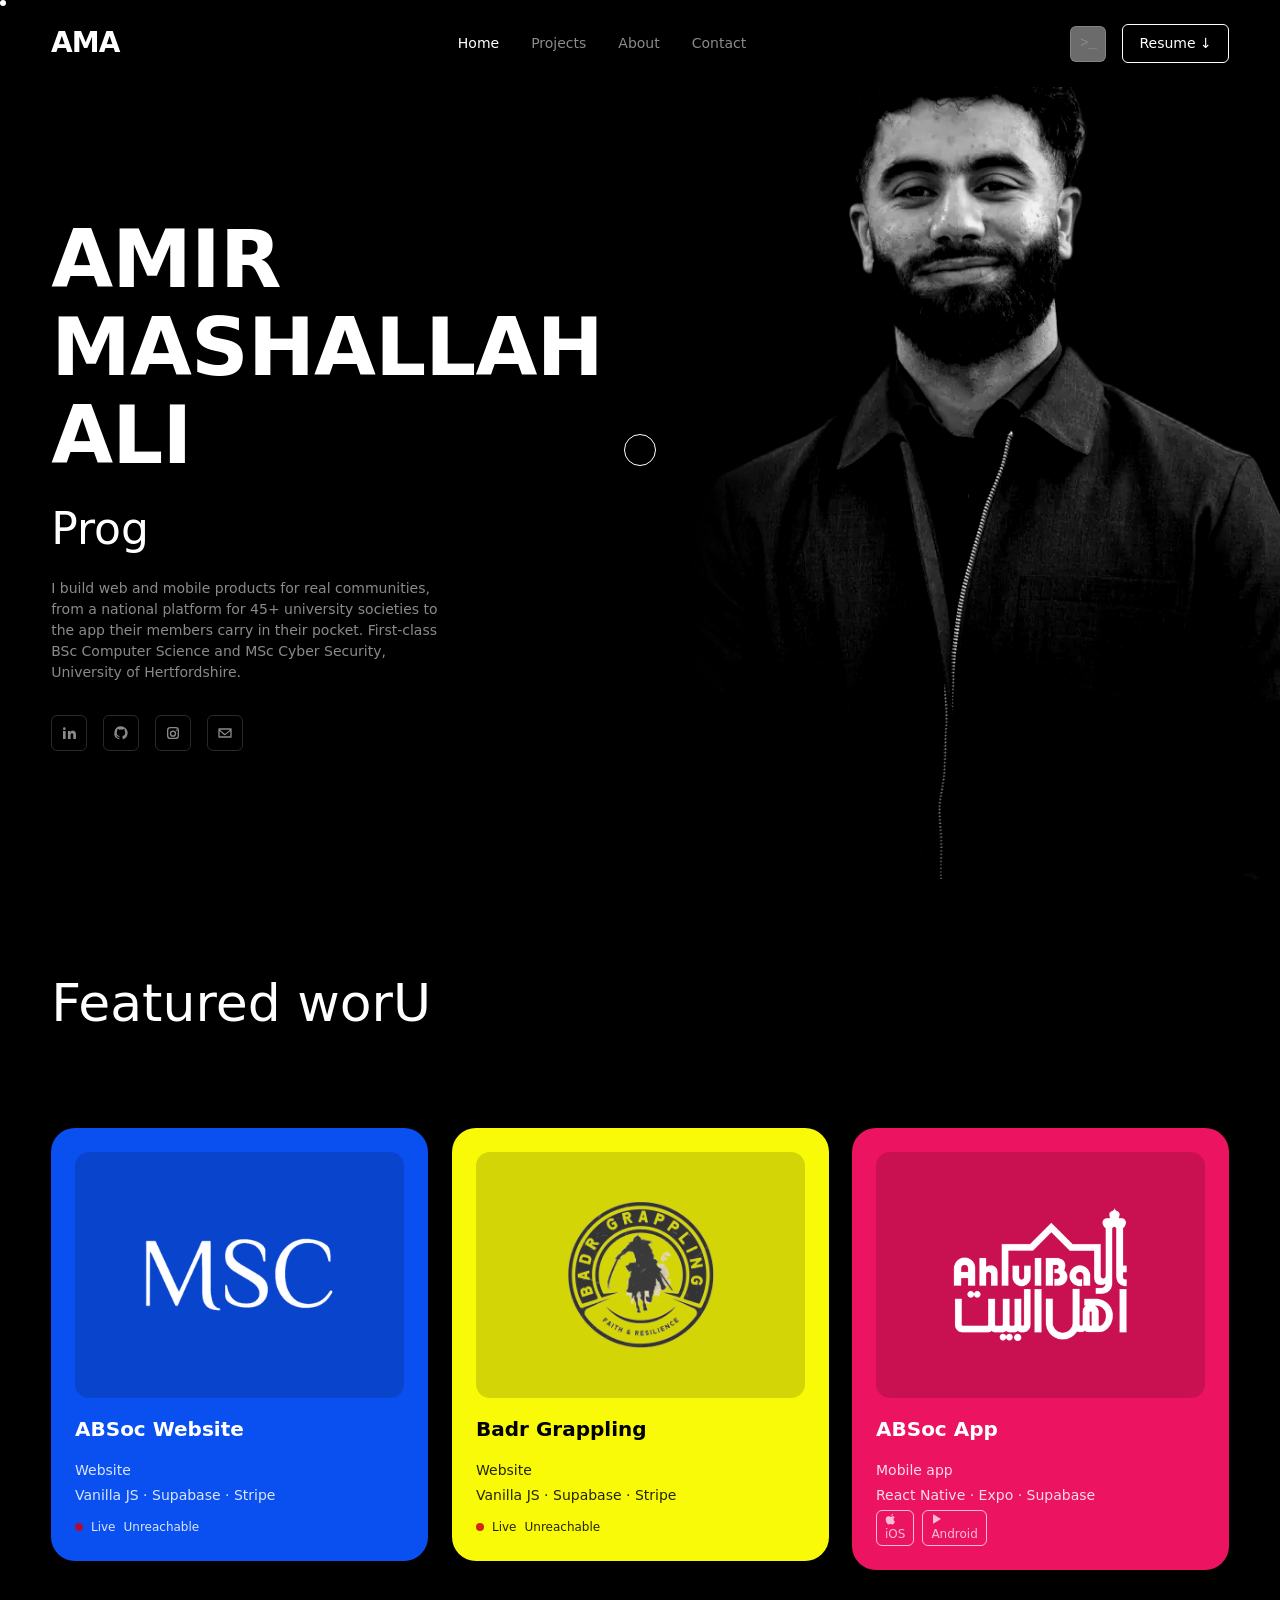
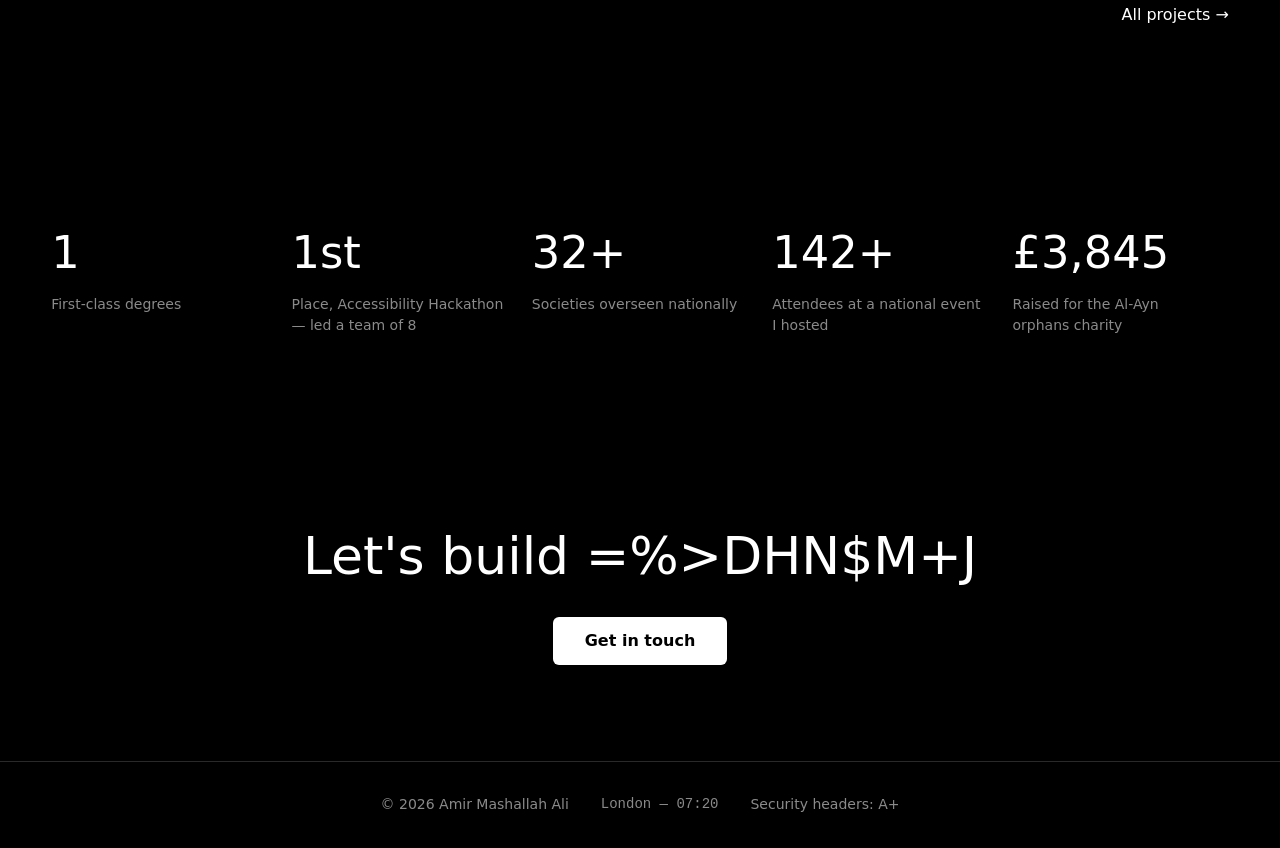
==== commit 7dafeded: "Fix portrait: crop out a balloon left over from background removal rembg kept a purple balloon that " ====
--- a/index.html
+++ b/index.html
@@ -52,7 +52,7 @@
         <div class="hero-socials" data-hero-socials aria-label="Social links"></div>
       </div>
       <div class="hero-portrait-wrap">
-        <img class="hero-portrait" src="assets/portrait.webp" alt="Portrait of Amir Mashallah Ali" width="794" height="1265" fetchpriority="high">
+        <img class="hero-portrait" src="assets/portrait.webp" alt="Portrait of Amir Mashallah Ali" width="794" height="865" fetchpriority="high">
       </div>
     </section>
 
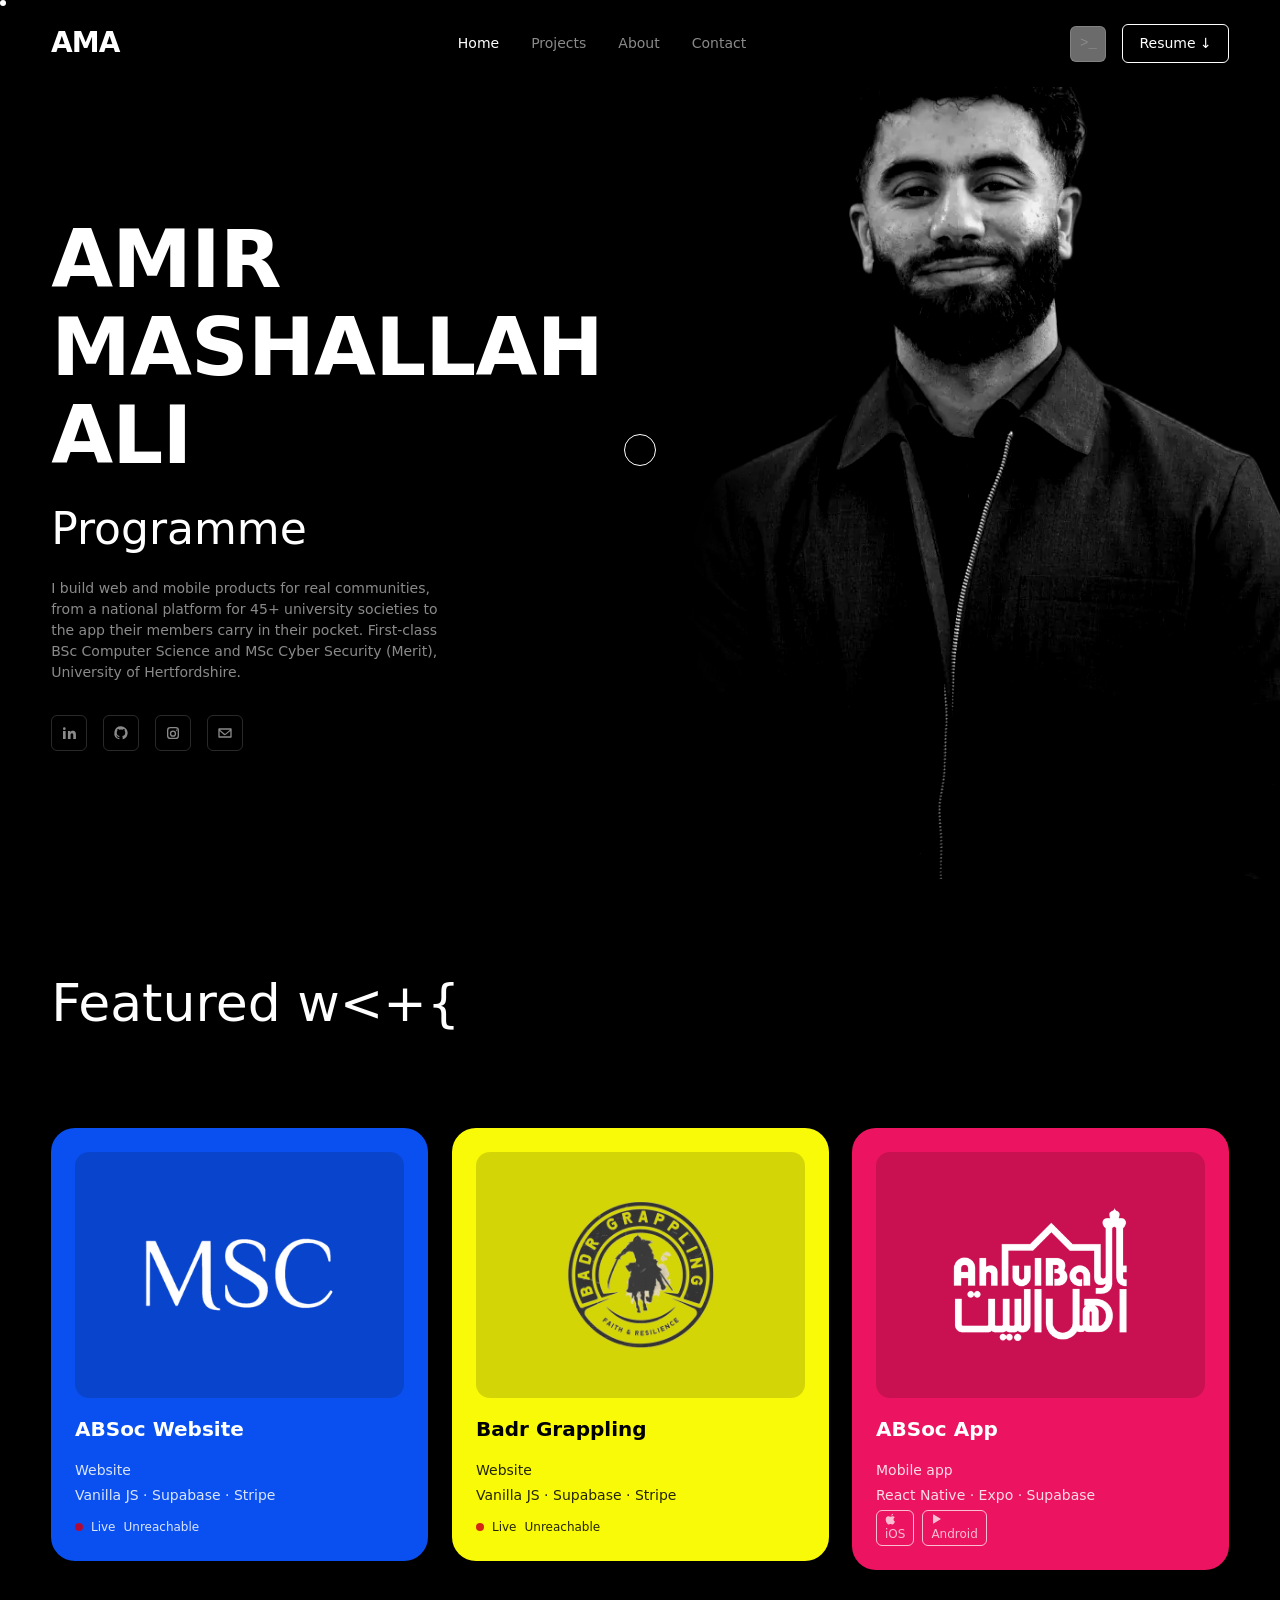
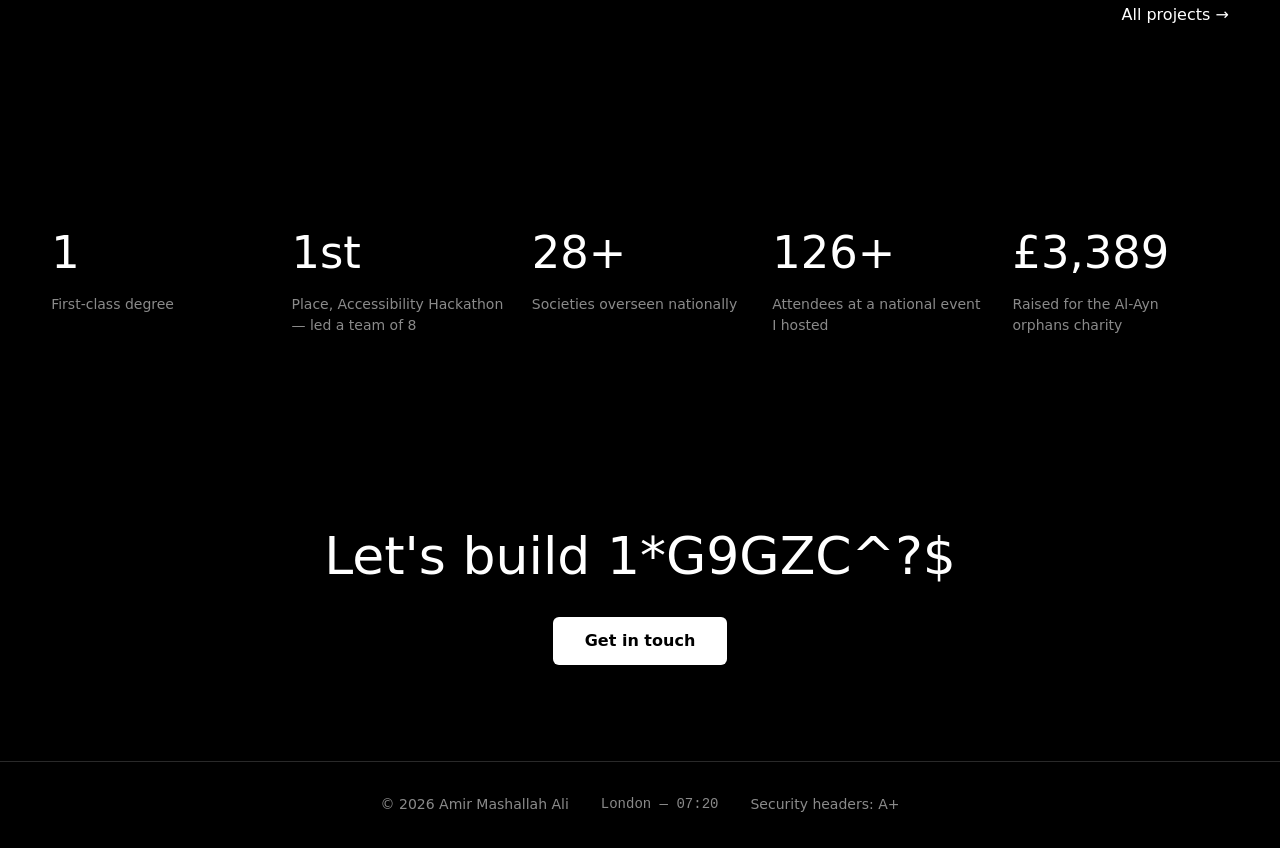
==== commit 4d7becac: "Full-width header, smooth project card expand, fix MSc grade - Header now spans the true viewport ed" ====
--- a/index.html
+++ b/index.html
@@ -7,7 +7,7 @@
   <meta name="description" content="Amir Mashallah Ali is a programmer and mobile developer in London — a national platform for 45+ university societies, the member app that goes with it, and an MSc in Cyber Security.">
   <meta property="og:type" content="website">
   <meta property="og:title" content="Amir Mashallah Ali — Programmer">
-  <meta property="og:description" content="Web and mobile products for real communities. First-class BSc Computer Science and MSc Cyber Security, University of Hertfordshire.">
+  <meta property="og:description" content="Web and mobile products for real communities. First-class BSc Computer Science and MSc Cyber Security (Merit), University of Hertfordshire.">
   <meta property="og:image" content="https://amirmashallahali.dev/assets/og-image.jpg">
   <meta property="og:url" content="https://amirmashallahali.dev/">
   <meta name="twitter:card" content="summary_large_image">
@@ -27,7 +27,7 @@
 <body data-page="home">
   <a class="skip-link" href="#main">Skip to content</a>
 
-  <header class="site-header container">
+  <header class="site-header">
     <a class="nav-monogram" href="index.html" aria-label="AMA — Home">
       <svg viewBox="0 0 100 34" role="img" aria-hidden="true" focusable="false"><text x="0" y="27">AMA</text></svg>
     </a>
--- a/css/layout.css
+++ b/css/layout.css
@@ -48,7 +48,9 @@
   align-items: center;
   justify-content: space-between;
   gap: var(--space-4);
+  width: 100%;
   padding-block: var(--space-6);
+  padding-inline: var(--container-pad);
   background: var(--color-bg);
 }
 
